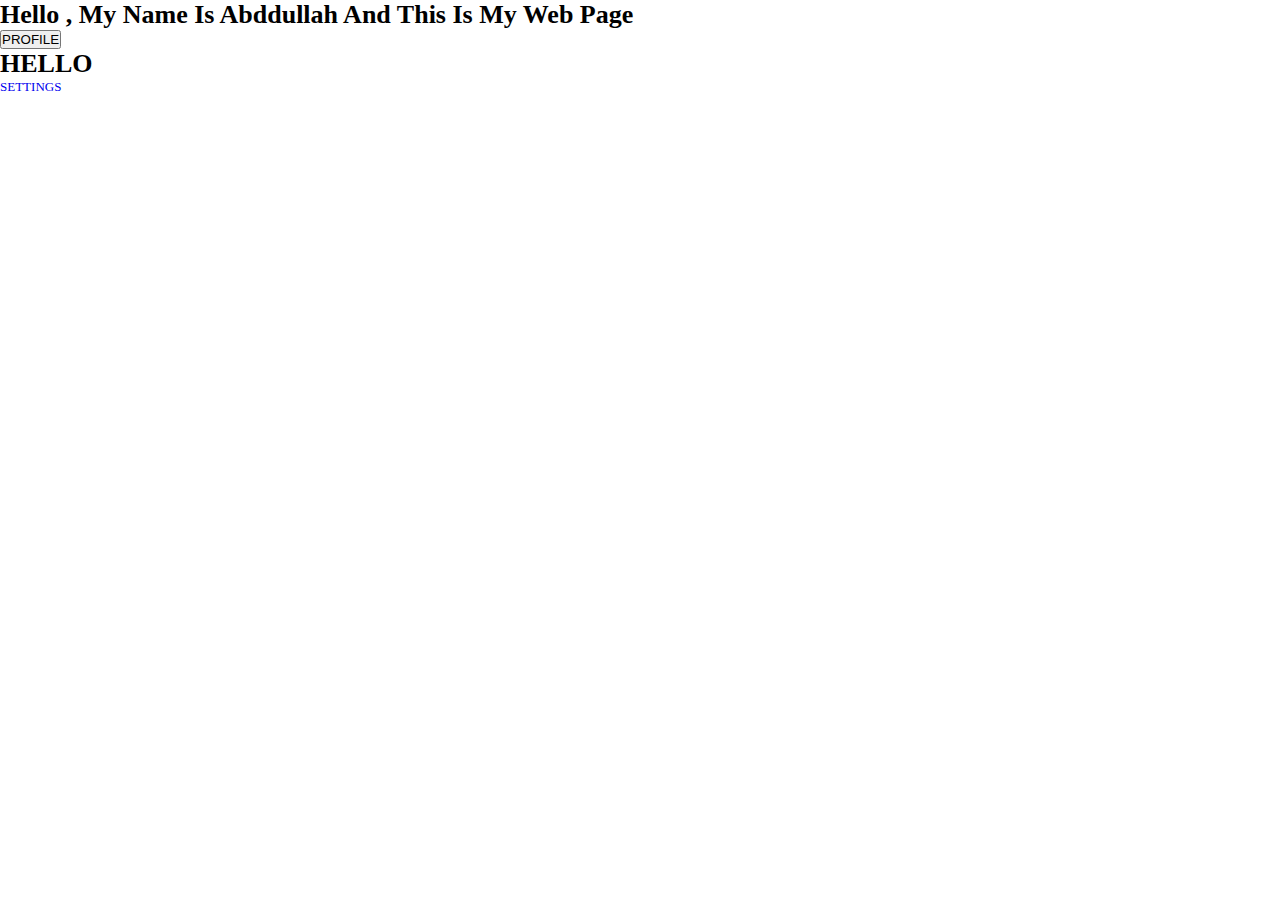
==== mypage.html @ 9b2434e8 "Add files via upload" ====
<!DOCTYPE html>
<html lang="en">
<head>
 <meta charset="UTF-8">
 <meta http-equiv="X-UA-Compatible" content="IE=edge">
 <meta name="viewport" content="width=device-width, initial-scale=1.0">
 <title>S45IN</title>
 <link rel="stylesheet" href="
 mypage.css">
</head>
<body>

 <h1>Hello , My Name Is Abddullah And This Is My Web Page</h1>

 <button class="profile-button">PROFILE</button>
<DIV class="PROFILE-BUTTON">
 <h1>HELLO</h1>
 <A href="#" type="button" class="cta">SETTINGS</A>
</DIV>
</body>
</html>
---- mypage.css ----
*{
padding: 0px;
margin: 0px;
box-sizing: border-box;
}
html{font-size: small;
font-family:  Cambria, Cochin, Georgia, Times, 'Times New Roman', serif;}
a{text-decoration: none;}
.body{min-height: 100vh ; width: 100%; align-items: center; justify-content: center;}
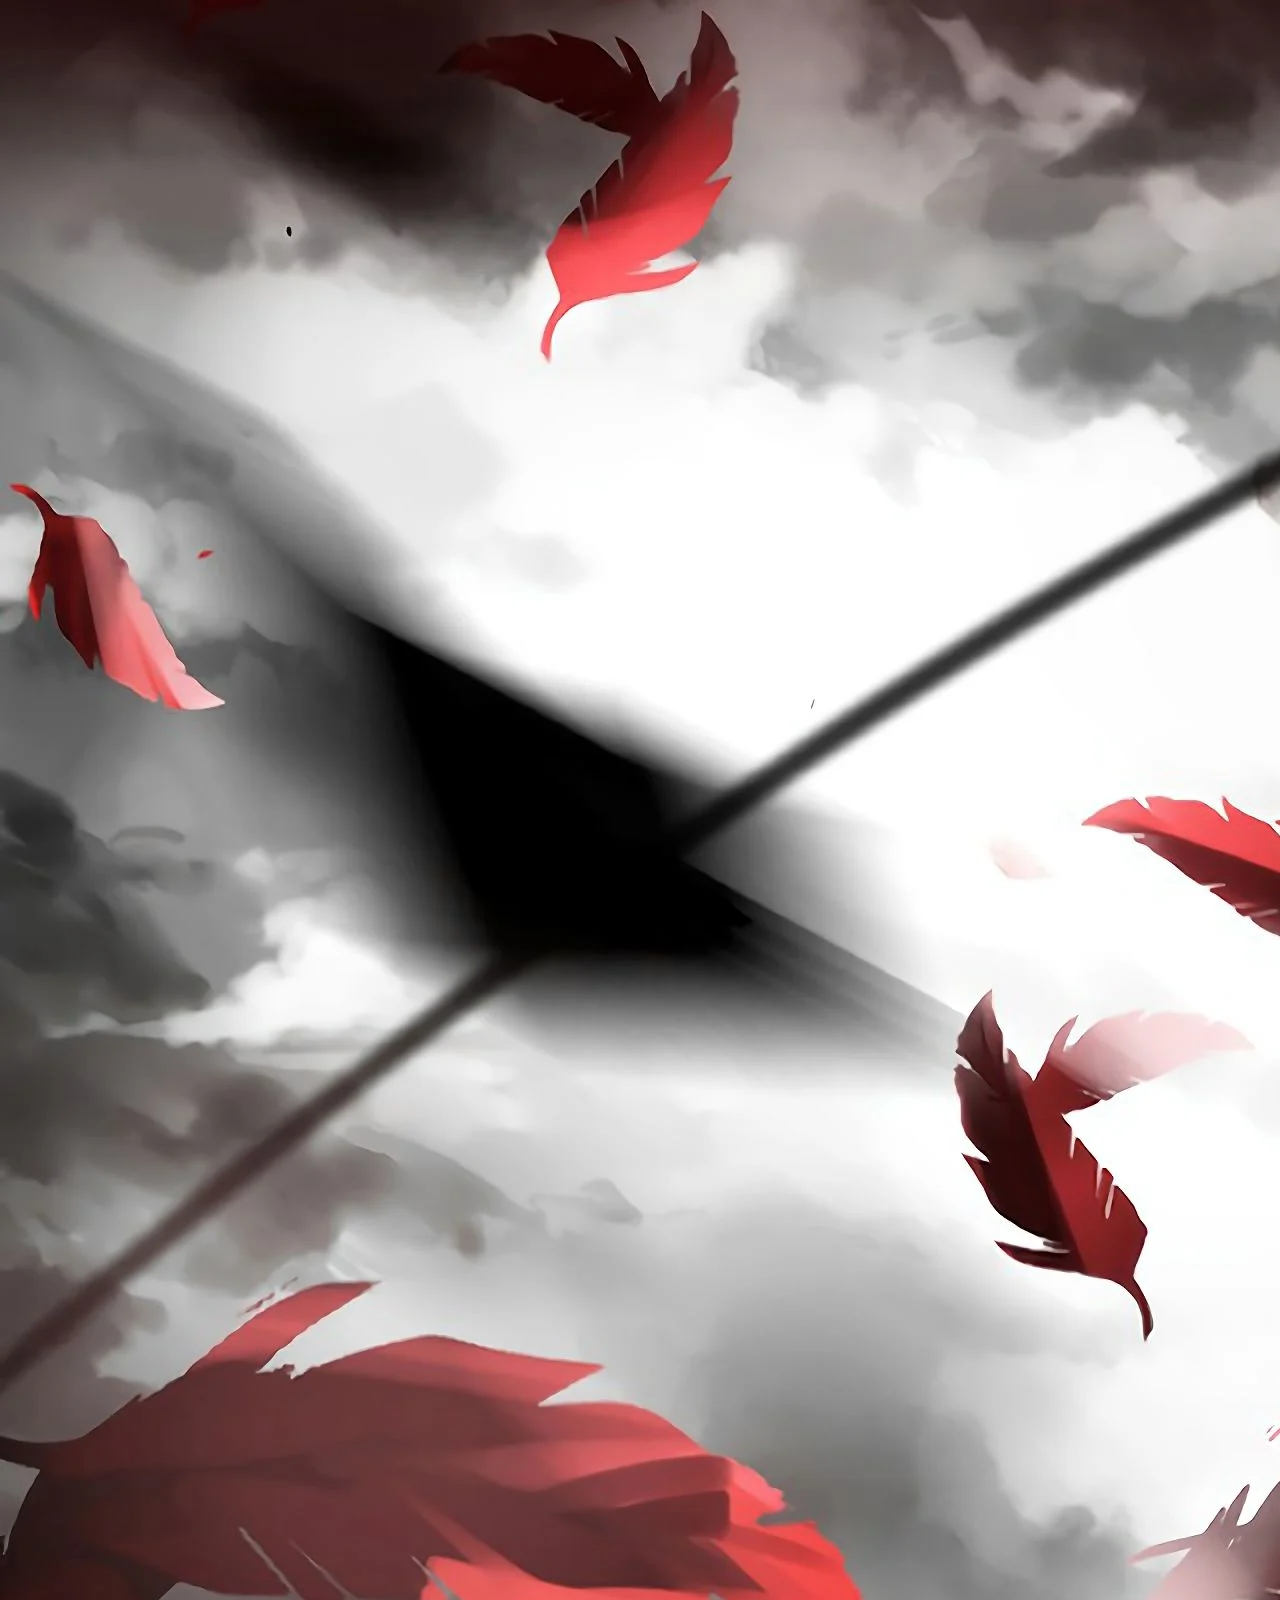
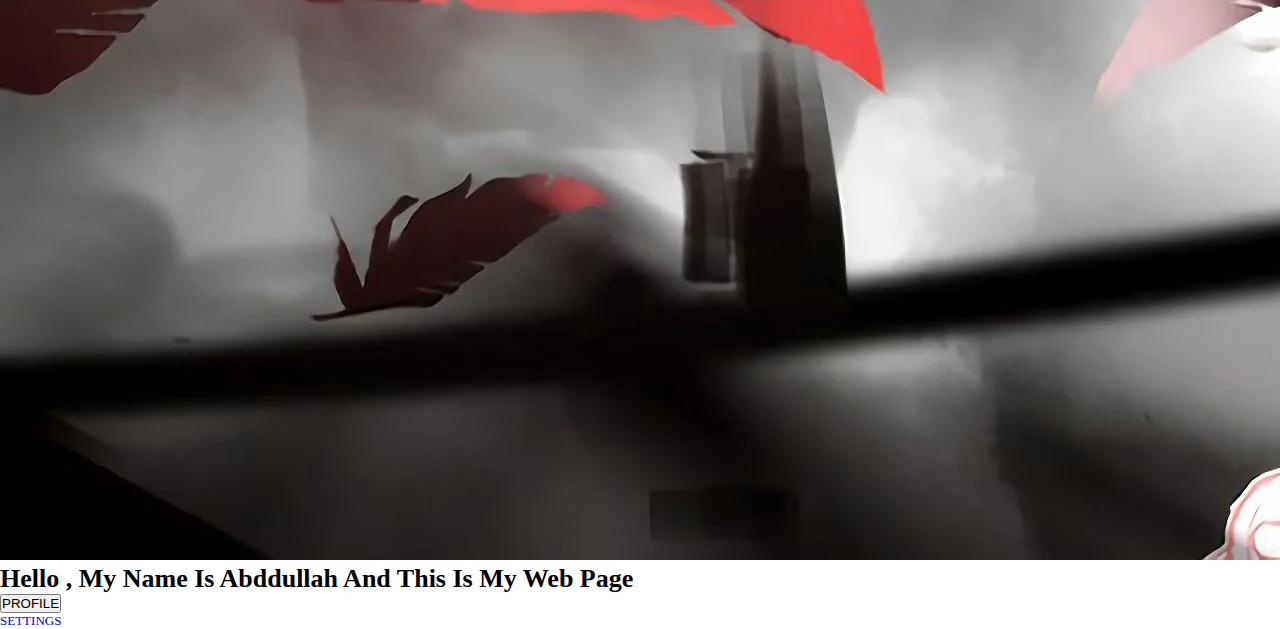
==== commit c14dae1c: "Add files via upload" ====
--- a/mypage.html
+++ b/mypage.html
@@ -9,12 +9,12 @@
  mypage.css">
 </head>
 <body>
-
+<img src="wp9353773.webp" >
  <h1>Hello , My Name Is Abddullah And This Is My Web Page</h1>
 
  <button class="profile-button">PROFILE</button>
 <DIV class="PROFILE-BUTTON">
- <h1>HELLO</h1>
+ 
  <A href="#" type="button" class="cta">SETTINGS</A>
 </DIV>
 </body>
--- a/mypage.css
+++ b/mypage.css
@@ -6,4 +6,5 @@
 html{font-size: small;
 font-family:  Cambria, Cochin, Georgia, Times, 'Times New Roman', serif;}
 a{text-decoration: none;}
-.body{min-height: 100vh ; width: 100%; align-items: center; justify-content: center;}+.body{min-height: 100vh ; width: 100%; align-items: center; justify-content: center;}
+img{size: 20px;}